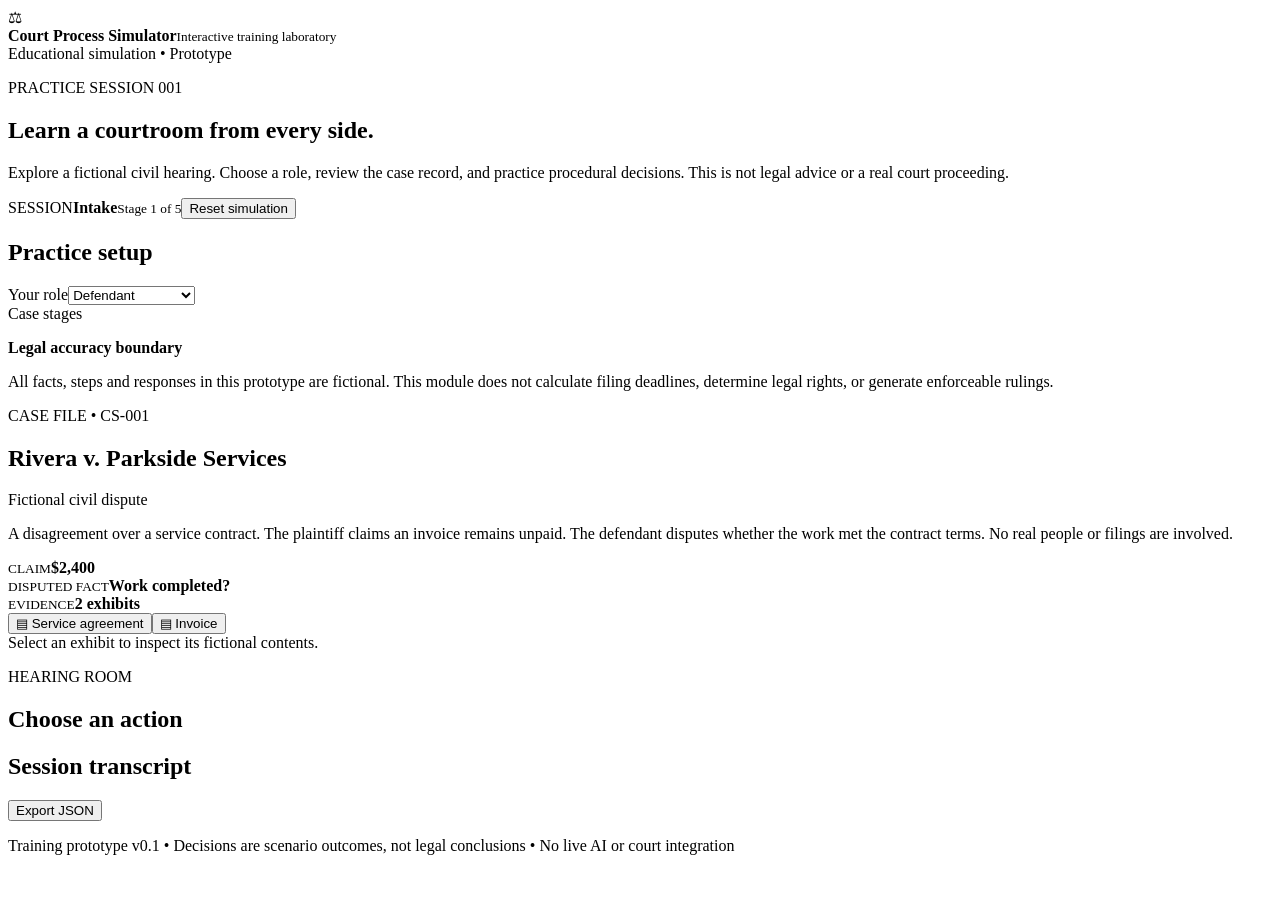
==== prototype/index.html @ c6a1d271 "feat: add educational courtroom prototype prototype/index.html" ====
<!doctype html>
<html lang="en"><head><meta charset="UTF-8"/><meta name="viewport" content="width=device-width,initial-scale=1"/><meta name="description" content="Educational courtroom role practice simulator"/><title>Court Process Simulator | Practice Room</title><link rel="stylesheet" href="./styles.css"/></head>
<body><header class="top"><div class="brand"><span class="seal">⚖</span><div><strong>Court Process Simulator</strong><small>Interactive training laboratory</small></div></div><span class="tag">Educational simulation • Prototype</span></header>
<main class="shell"><section class="intro"><div><p class="eyebrow">PRACTICE SESSION 001</p><h1>Learn a courtroom from every side.</h1><p>Explore a fictional civil hearing. Choose a role, review the case record, and practice procedural decisions. This is not legal advice or a real court proceeding.</p></div><div class="session"><span class="eyebrow">SESSION</span><strong id="stageLabel">Intake</strong><small id="progressLabel">Stage 1 of 5</small><button id="resetBtn" class="ghost">Reset simulation</button></div></section>
<section class="work"><aside class="side"><h2>Practice setup</h2><label for="role">Your role</label><select id="role"><option value="judge">Judge</option><option value="plaintiff">Plaintiff</option><option value="defendant" selected>Defendant</option><option value="counsel_plaintiff">Plaintiff's attorney</option><option value="counsel_defendant">Defense attorney</option><option value="witness">Witness</option><option value="clerk">Court clerk</option></select><div class="subhead">Case stages</div><ol id="timeline" class="timeline"></ol><div class="notice"><strong>Legal accuracy boundary</strong><p>All facts, steps and responses in this prototype are fictional. This module does not calculate filing deadlines, determine legal rights, or generate enforceable rulings.</p></div></aside>
<div class="maincol"><section class="panel"><div class="panelhead"><div><p class="eyebrow">CASE FILE • CS-001</p><h2>Rivera v. Parkside Services</h2></div><span class="pill">Fictional civil dispute</span></div><p id="caseDescription" class="desc">A disagreement over a service contract. The plaintiff claims an invoice remains unpaid. The defendant disputes whether the work met the contract terms. No real people or filings are involved.</p><div class="metrics"><div><small>CLAIM</small><strong>$2,400</strong></div><div><small>DISPUTED FACT</small><strong>Work completed?</strong></div><div><small>EVIDENCE</small><strong>2 exhibits</strong></div></div><div class="docs"><button type="button" class="doc" data-document="contract">▤ Service agreement</button><button type="button" class="doc" data-document="invoice">▤ Invoice</button></div><div id="exhibitViewer" class="exhibit" aria-live="polite">Select an exhibit to inspect its fictional contents.</div></section>
<section class="panel"><div class="panelhead"><div><p class="eyebrow">HEARING ROOM</p><h2 id="promptTitle">Choose an action</h2></div><span id="actorBadge" class="pill"></span></div><p id="scene" class="scene" aria-live="polite"></p><div id="actions" class="actions"></div><p id="feedback" role="status" class="feedback"></p></section>
<section class="panel"><div class="panelhead"><h2>Session transcript</h2><button id="exportBtn" class="ghost">Export JSON</button></div><ol id="transcript" class="transcript"></ol></section></div></section></main>
<footer>Training prototype v0.1 • Decisions are scenario outcomes, not legal conclusions • No live AI or court integration</footer>
<script type="module" src="./app.js"></script></body></html>
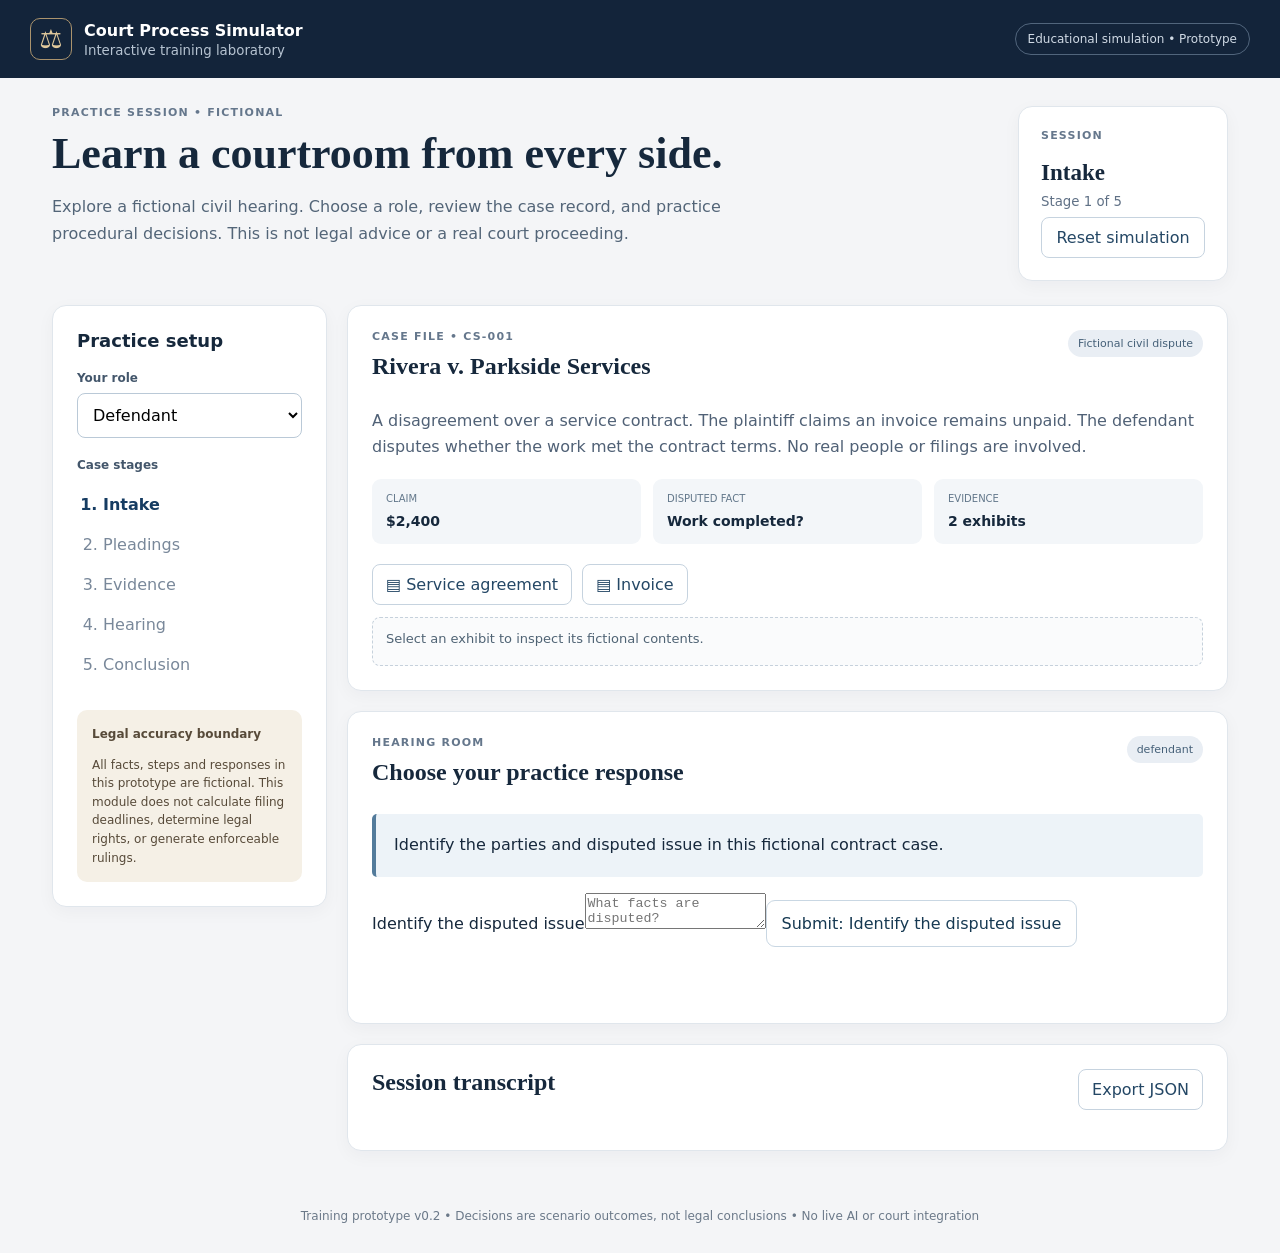
==== commit d7533811: "feat(ui): activate v0.2 engine-driven courtroom interface" ====
--- a/prototype/index.html
+++ b/prototype/index.html
@@ -1,10 +1,10 @@
 <!doctype html>
 <html lang="en"><head><meta charset="UTF-8"/><meta name="viewport" content="width=device-width,initial-scale=1"/><meta name="description" content="Educational courtroom role practice simulator"/><title>Court Process Simulator | Practice Room</title><link rel="stylesheet" href="./styles.css"/></head>
 <body><header class="top"><div class="brand"><span class="seal">⚖</span><div><strong>Court Process Simulator</strong><small>Interactive training laboratory</small></div></div><span class="tag">Educational simulation • Prototype</span></header>
-<main class="shell"><section class="intro"><div><p class="eyebrow">PRACTICE SESSION 001</p><h1>Learn a courtroom from every side.</h1><p>Explore a fictional civil hearing. Choose a role, review the case record, and practice procedural decisions. This is not legal advice or a real court proceeding.</p></div><div class="session"><span class="eyebrow">SESSION</span><strong id="stageLabel">Intake</strong><small id="progressLabel">Stage 1 of 5</small><button id="resetBtn" class="ghost">Reset simulation</button></div></section>
+<main class="shell"><section class="intro"><div><p class="eyebrow">PRACTICE SESSION • FICTIONAL</p><h1>Learn a courtroom from every side.</h1><p>Explore a fictional civil hearing. Choose a role, review the case record, and practice procedural decisions. This is not legal advice or a real court proceeding.</p></div><div class="session"><span class="eyebrow">SESSION</span><strong id="stageLabel">Intake</strong><small id="progressLabel">Stage 1 of 5</small><button id="resetBtn" class="ghost">Reset simulation</button></div></section>
 <section class="work"><aside class="side"><h2>Practice setup</h2><label for="role">Your role</label><select id="role"><option value="judge">Judge</option><option value="plaintiff">Plaintiff</option><option value="defendant" selected>Defendant</option><option value="counsel_plaintiff">Plaintiff's attorney</option><option value="counsel_defendant">Defense attorney</option><option value="witness">Witness</option><option value="clerk">Court clerk</option></select><div class="subhead">Case stages</div><ol id="timeline" class="timeline"></ol><div class="notice"><strong>Legal accuracy boundary</strong><p>All facts, steps and responses in this prototype are fictional. This module does not calculate filing deadlines, determine legal rights, or generate enforceable rulings.</p></div></aside>
 <div class="maincol"><section class="panel"><div class="panelhead"><div><p class="eyebrow">CASE FILE • CS-001</p><h2>Rivera v. Parkside Services</h2></div><span class="pill">Fictional civil dispute</span></div><p id="caseDescription" class="desc">A disagreement over a service contract. The plaintiff claims an invoice remains unpaid. The defendant disputes whether the work met the contract terms. No real people or filings are involved.</p><div class="metrics"><div><small>CLAIM</small><strong>$2,400</strong></div><div><small>DISPUTED FACT</small><strong>Work completed?</strong></div><div><small>EVIDENCE</small><strong>2 exhibits</strong></div></div><div class="docs"><button type="button" class="doc" data-document="contract">▤ Service agreement</button><button type="button" class="doc" data-document="invoice">▤ Invoice</button></div><div id="exhibitViewer" class="exhibit" aria-live="polite">Select an exhibit to inspect its fictional contents.</div></section>
 <section class="panel"><div class="panelhead"><div><p class="eyebrow">HEARING ROOM</p><h2 id="promptTitle">Choose an action</h2></div><span id="actorBadge" class="pill"></span></div><p id="scene" class="scene" aria-live="polite"></p><div id="actions" class="actions"></div><p id="feedback" role="status" class="feedback"></p></section>
 <section class="panel"><div class="panelhead"><h2>Session transcript</h2><button id="exportBtn" class="ghost">Export JSON</button></div><ol id="transcript" class="transcript"></ol></section></div></section></main>
-<footer>Training prototype v0.1 • Decisions are scenario outcomes, not legal conclusions • No live AI or court integration</footer>
-<script type="module" src="./app.js"></script></body></html>+<footer>Training prototype v0.2 • Decisions are scenario outcomes, not legal conclusions • No live AI or court integration</footer>
+<script type="module" src="./app-v2.js"></script></body></html>
--- a/prototype/styles.css
+++ b/prototype/styles.css
@@ -0,0 +1 @@
+:root{font-family:Inter,ui-sans-serif,system-ui,-apple-system,Segoe UI,Arial,sans-serif;color:#16283c;background:#f4f5f7;font-synthesis:none}*{box-sizing:border-box}body{margin:0}button,select{font:inherit}button{cursor:pointer}.top{display:flex;justify-content:space-between;align-items:center;padding:18px max(22px,calc((100vw - 1220px)/2));background:#13243a;color:white;gap:12px}.brand{display:flex;gap:12px;align-items:center}.seal{display:grid;place-items:center;border:1px solid #aa936d;color:#e1c99c;font-size:26px;width:42px;height:42px;border-radius:10px}.brand small{display:block;color:#b6c3d1;margin-top:3px}.tag{font-size:12px;border:1px solid #51657c;padding:8px 12px;border-radius:20px;color:#d0dae5}.shell{max-width:1220px;margin:auto;padding:28px 22px}.intro{display:flex;justify-content:space-between;align-items:stretch;gap:24px;margin-bottom:24px}.intro>div:first-child{max-width:710px}.eyebrow{font-size:11px;letter-spacing:.11em;font-weight:800;color:#65778c;margin:0 0 10px}h1{font-family:Georgia,serif;font-size:clamp(29px,4vw,44px);margin:0 0 12px;line-height:1.12}h2{font-size:18px;margin:0 0 12px}.intro p:not(.eyebrow){color:#536578;line-height:1.65}.session,.panel,.side{background:white;border:1px solid #e0e6ec;border-radius:14px;box-shadow:0 5px 18px #13243a0a}.session{padding:22px;min-width:210px;display:flex;flex-direction:column;gap:8px}.session strong{font-family:Georgia,serif;font-size:23px}.session small{color:#607186}.work{display:grid;grid-template-columns:275px 1fr;gap:20px}.side{padding:24px;align-self:start}.side label,.subhead{display:block;font-size:12px;font-weight:800;color:#43566b;margin:20px 0 8px}.side select{width:100%;border:1px solid #bac9d7;padding:11px;border-radius:8px;background:white}.timeline{padding-left:26px}.timeline li{padding:7px 0 14px;color:#79889a}.timeline li.current{color:#163c62;font-weight:800}.timeline li.done{color:#1d746c}.notice{background:#f5f0e6;padding:15px;border-radius:10px;margin-top:22px;font-size:12px;line-height:1.55;color:#574a39}.notice p{margin-bottom:0}.maincol{display:grid;gap:20px}.panel{padding:24px}.panelhead{display:flex;justify-content:space-between;align-items:start;gap:12px}.panelhead h2{font-family:Georgia,serif;font-size:24px}.pill{background:#e9eef4;color:#456078;padding:7px 10px;border-radius:20px;font-size:11px;white-space:nowrap}.desc{color:#506176;line-height:1.6}.metrics{display:grid;grid-template-columns:repeat(3,1fr);gap:12px;margin:20px 0}.metrics>div{background:#f3f6f9;padding:14px;border-radius:9px}.metrics small{display:block;color:#63788b;font-size:10px;margin-bottom:7px}.metrics strong{font-size:14px}.docs{display:flex;gap:10px;flex-wrap:wrap}.doc,.ghost{background:white;color:#244765;border:1px solid #c6d3df;border-radius:8px;padding:10px 13px}.doc:hover,.ghost:hover{background:#edf3fa}.exhibit{margin-top:12px;background:#fafbfc;padding:13px;border:1px dashed #c6d1dc;border-radius:8px;color:#4f6374;min-height:49px;font-size:13px}.scene{background:#edf3f8;padding:18px;border-left:4px solid #537b9b;line-height:1.65;border-radius:5px}.actions{display:grid;gap:9px}.action{padding:13px 15px;text-align:left;border-radius:9px;border:1px solid #c9d7e3;background:#fff;color:#163952}.action:hover,.action:focus-visible{background:#e7f1fb;border-color:#5282a5}.feedback{min-height:24px;color:#1b6258;font-size:14px;line-height:1.5}.transcript{padding-left:20px;margin-bottom:0;max-height:250px;overflow:auto}.transcript li{padding:8px 0;line-height:1.5;border-bottom:1px solid #e8edf1;color:#415569}.transcript strong{color:#173d62}footer{text-align:center;color:#6b7989;font-size:12px;padding:30px 15px}@media(max-width:800px){.top{padding:16px}.tag{display:none}.intro{flex-direction:column}.work{grid-template-columns:1fr}.session{min-width:0}.metrics{grid-template-columns:1fr}.panel,.side{padding:18px}.panelhead{flex-wrap:wrap}.panelhead h2{font-size:20px}}
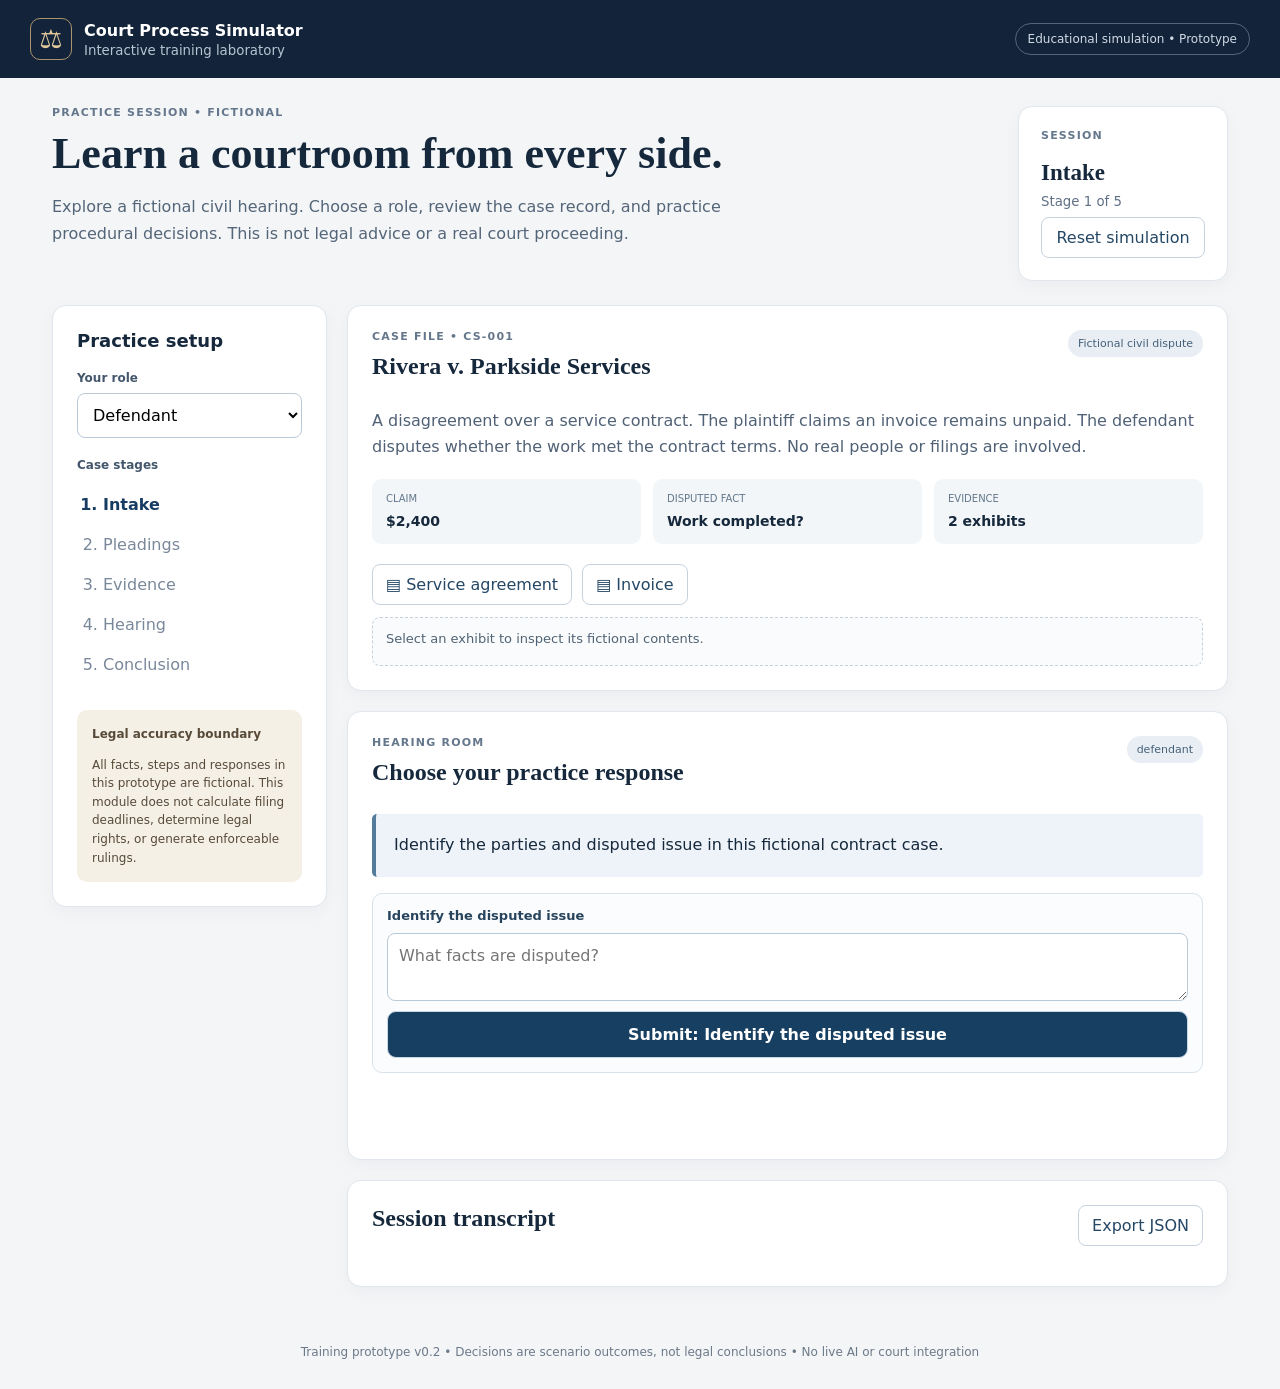
==== commit d0bde86c: "fix(ui): use rooted asset URLs for Vercel preview rewrites" ====
--- a/prototype/index.html
+++ b/prototype/index.html
@@ -1,5 +1,5 @@
 <!doctype html>
-<html lang="en"><head><meta charset="UTF-8"/><meta name="viewport" content="width=device-width,initial-scale=1"/><meta name="description" content="Educational courtroom role practice simulator"/><title>Court Process Simulator | Practice Room</title><link rel="stylesheet" href="./styles.css"/></head>
+<html lang="en"><head><meta charset="UTF-8"/><meta name="viewport" content="width=device-width,initial-scale=1"/><meta name="description" content="Educational courtroom role practice simulator"/><title>Court Process Simulator | Practice Room</title><link rel="stylesheet" href="/prototype/styles.css"/></head>
 <body><header class="top"><div class="brand"><span class="seal">⚖</span><div><strong>Court Process Simulator</strong><small>Interactive training laboratory</small></div></div><span class="tag">Educational simulation • Prototype</span></header>
 <main class="shell"><section class="intro"><div><p class="eyebrow">PRACTICE SESSION • FICTIONAL</p><h1>Learn a courtroom from every side.</h1><p>Explore a fictional civil hearing. Choose a role, review the case record, and practice procedural decisions. This is not legal advice or a real court proceeding.</p></div><div class="session"><span class="eyebrow">SESSION</span><strong id="stageLabel">Intake</strong><small id="progressLabel">Stage 1 of 5</small><button id="resetBtn" class="ghost">Reset simulation</button></div></section>
 <section class="work"><aside class="side"><h2>Practice setup</h2><label for="role">Your role</label><select id="role"><option value="judge">Judge</option><option value="plaintiff">Plaintiff</option><option value="defendant" selected>Defendant</option><option value="counsel_plaintiff">Plaintiff's attorney</option><option value="counsel_defendant">Defense attorney</option><option value="witness">Witness</option><option value="clerk">Court clerk</option></select><div class="subhead">Case stages</div><ol id="timeline" class="timeline"></ol><div class="notice"><strong>Legal accuracy boundary</strong><p>All facts, steps and responses in this prototype are fictional. This module does not calculate filing deadlines, determine legal rights, or generate enforceable rulings.</p></div></aside>
@@ -7,4 +7,4 @@
 <section class="panel"><div class="panelhead"><div><p class="eyebrow">HEARING ROOM</p><h2 id="promptTitle">Choose an action</h2></div><span id="actorBadge" class="pill"></span></div><p id="scene" class="scene" aria-live="polite"></p><div id="actions" class="actions"></div><p id="feedback" role="status" class="feedback"></p></section>
 <section class="panel"><div class="panelhead"><h2>Session transcript</h2><button id="exportBtn" class="ghost">Export JSON</button></div><ol id="transcript" class="transcript"></ol></section></div></section></main>
 <footer>Training prototype v0.2 • Decisions are scenario outcomes, not legal conclusions • No live AI or court integration</footer>
-<script type="module" src="./app-v2.js"></script></body></html>+<script type="module" src="/prototype/app-v2.js"></script></body></html>
--- a/prototype/styles.css
+++ b/prototype/styles.css
@@ -1 +1,2 @@
-:root{font-family:Inter,ui-sans-serif,system-ui,-apple-system,Segoe UI,Arial,sans-serif;color:#16283c;background:#f4f5f7;font-synthesis:none}*{box-sizing:border-box}body{margin:0}button,select{font:inherit}button{cursor:pointer}.top{display:flex;justify-content:space-between;align-items:center;padding:18px max(22px,calc((100vw - 1220px)/2));background:#13243a;color:white;gap:12px}.brand{display:flex;gap:12px;align-items:center}.seal{display:grid;place-items:center;border:1px solid #aa936d;color:#e1c99c;font-size:26px;width:42px;height:42px;border-radius:10px}.brand small{display:block;color:#b6c3d1;margin-top:3px}.tag{font-size:12px;border:1px solid #51657c;padding:8px 12px;border-radius:20px;color:#d0dae5}.shell{max-width:1220px;margin:auto;padding:28px 22px}.intro{display:flex;justify-content:space-between;align-items:stretch;gap:24px;margin-bottom:24px}.intro>div:first-child{max-width:710px}.eyebrow{font-size:11px;letter-spacing:.11em;font-weight:800;color:#65778c;margin:0 0 10px}h1{font-family:Georgia,serif;font-size:clamp(29px,4vw,44px);margin:0 0 12px;line-height:1.12}h2{font-size:18px;margin:0 0 12px}.intro p:not(.eyebrow){color:#536578;line-height:1.65}.session,.panel,.side{background:white;border:1px solid #e0e6ec;border-radius:14px;box-shadow:0 5px 18px #13243a0a}.session{padding:22px;min-width:210px;display:flex;flex-direction:column;gap:8px}.session strong{font-family:Georgia,serif;font-size:23px}.session small{color:#607186}.work{display:grid;grid-template-columns:275px 1fr;gap:20px}.side{padding:24px;align-self:start}.side label,.subhead{display:block;font-size:12px;font-weight:800;color:#43566b;margin:20px 0 8px}.side select{width:100%;border:1px solid #bac9d7;padding:11px;border-radius:8px;background:white}.timeline{padding-left:26px}.timeline li{padding:7px 0 14px;color:#79889a}.timeline li.current{color:#163c62;font-weight:800}.timeline li.done{color:#1d746c}.notice{background:#f5f0e6;padding:15px;border-radius:10px;margin-top:22px;font-size:12px;line-height:1.55;color:#574a39}.notice p{margin-bottom:0}.maincol{display:grid;gap:20px}.panel{padding:24px}.panelhead{display:flex;justify-content:space-between;align-items:start;gap:12px}.panelhead h2{font-family:Georgia,serif;font-size:24px}.pill{background:#e9eef4;color:#456078;padding:7px 10px;border-radius:20px;font-size:11px;white-space:nowrap}.desc{color:#506176;line-height:1.6}.metrics{display:grid;grid-template-columns:repeat(3,1fr);gap:12px;margin:20px 0}.metrics>div{background:#f3f6f9;padding:14px;border-radius:9px}.metrics small{display:block;color:#63788b;font-size:10px;margin-bottom:7px}.metrics strong{font-size:14px}.docs{display:flex;gap:10px;flex-wrap:wrap}.doc,.ghost{background:white;color:#244765;border:1px solid #c6d3df;border-radius:8px;padding:10px 13px}.doc:hover,.ghost:hover{background:#edf3fa}.exhibit{margin-top:12px;background:#fafbfc;padding:13px;border:1px dashed #c6d1dc;border-radius:8px;color:#4f6374;min-height:49px;font-size:13px}.scene{background:#edf3f8;padding:18px;border-left:4px solid #537b9b;line-height:1.65;border-radius:5px}.actions{display:grid;gap:9px}.action{padding:13px 15px;text-align:left;border-radius:9px;border:1px solid #c9d7e3;background:#fff;color:#163952}.action:hover,.action:focus-visible{background:#e7f1fb;border-color:#5282a5}.feedback{min-height:24px;color:#1b6258;font-size:14px;line-height:1.5}.transcript{padding-left:20px;margin-bottom:0;max-height:250px;overflow:auto}.transcript li{padding:8px 0;line-height:1.5;border-bottom:1px solid #e8edf1;color:#415569}.transcript strong{color:#173d62}footer{text-align:center;color:#6b7989;font-size:12px;padding:30px 15px}@media(max-width:800px){.top{padding:16px}.tag{display:none}.intro{flex-direction:column}.work{grid-template-columns:1fr}.session{min-width:0}.metrics{grid-template-columns:1fr}.panel,.side{padding:18px}.panelhead{flex-wrap:wrap}.panelhead h2{font-size:20px}}+:root{font-family:Inter,ui-sans-serif,system-ui,-apple-system,Segoe UI,Arial,sans-serif;color:#16283c;background:#f4f5f7;font-synthesis:none}*{box-sizing:border-box}body{margin:0}button,select{font:inherit}button{cursor:pointer}.top{display:flex;justify-content:space-between;align-items:center;padding:18px max(22px,calc((100vw - 1220px)/2));background:#13243a;color:white;gap:12px}.brand{display:flex;gap:12px;align-items:center}.seal{display:grid;place-items:center;border:1px solid #aa936d;color:#e1c99c;font-size:26px;width:42px;height:42px;border-radius:10px}.brand small{display:block;color:#b6c3d1;margin-top:3px}.tag{font-size:12px;border:1px solid #51657c;padding:8px 12px;border-radius:20px;color:#d0dae5}.shell{max-width:1220px;margin:auto;padding:28px 22px}.intro{display:flex;justify-content:space-between;align-items:stretch;gap:24px;margin-bottom:24px}.intro>div:first-child{max-width:710px}.eyebrow{font-size:11px;letter-spacing:.11em;font-weight:800;color:#65778c;margin:0 0 10px}h1{font-family:Georgia,serif;font-size:clamp(29px,4vw,44px);margin:0 0 12px;line-height:1.12}h2{font-size:18px;margin:0 0 12px}.intro p:not(.eyebrow){color:#536578;line-height:1.65}.session,.panel,.side{background:white;border:1px solid #e0e6ec;border-radius:14px;box-shadow:0 5px 18px #13243a0a}.session{padding:22px;min-width:210px;display:flex;flex-direction:column;gap:8px}.session strong{font-family:Georgia,serif;font-size:23px}.session small{color:#607186}.work{display:grid;grid-template-columns:275px 1fr;gap:20px}.side{padding:24px;align-self:start}.side label,.subhead{display:block;font-size:12px;font-weight:800;color:#43566b;margin:20px 0 8px}.side select{width:100%;border:1px solid #bac9d7;padding:11px;border-radius:8px;background:white}.timeline{padding-left:26px}.timeline li{padding:7px 0 14px;color:#79889a}.timeline li.current{color:#163c62;font-weight:800}.timeline li.done{color:#1d746c}.notice{background:#f5f0e6;padding:15px;border-radius:10px;margin-top:22px;font-size:12px;line-height:1.55;color:#574a39}.notice p{margin-bottom:0}.maincol{display:grid;gap:20px}.panel{padding:24px}.panelhead{display:flex;justify-content:space-between;align-items:start;gap:12px}.panelhead h2{font-family:Georgia,serif;font-size:24px}.pill{background:#e9eef4;color:#456078;padding:7px 10px;border-radius:20px;font-size:11px;white-space:nowrap}.desc{color:#506176;line-height:1.6}.metrics{display:grid;grid-template-columns:repeat(3,1fr);gap:12px;margin:20px 0}.metrics>div{background:#f3f6f9;padding:14px;border-radius:9px}.metrics small{display:block;color:#63788b;font-size:10px;margin-bottom:7px}.metrics strong{font-size:14px}.docs{display:flex;gap:10px;flex-wrap:wrap}.doc,.ghost{background:white;color:#244765;border:1px solid #c6d3df;border-radius:8px;padding:10px 13px}.doc:hover,.ghost:hover{background:#edf3fa}.exhibit{margin-top:12px;background:#fafbfc;padding:13px;border:1px dashed #c6d1dc;border-radius:8px;color:#4f6374;min-height:49px;font-size:13px}.scene{background:#edf3f8;padding:18px;border-left:4px solid #537b9b;line-height:1.65;border-radius:5px}.actions{display:grid;gap:9px}.action{padding:13px 15px;text-align:left;border-radius:9px;border:1px solid #c9d7e3;background:#fff;color:#163952}.action:hover,.action:focus-visible{background:#e7f1fb;border-color:#5282a5}.feedback{min-height:24px;color:#1b6258;font-size:14px;line-height:1.5}.transcript{padding-left:20px;margin-bottom:0;max-height:250px;overflow:auto}.transcript li{padding:8px 0;line-height:1.5;border-bottom:1px solid #e8edf1;color:#415569}.transcript strong{color:#173d62}footer{text-align:center;color:#6b7989;font-size:12px;padding:30px 15px}@media(max-width:800px){.top{padding:16px}.tag{display:none}.intro{flex-direction:column}.work{grid-template-columns:1fr}.session{min-width:0}.metrics{grid-template-columns:1fr}.panel,.side{padding:18px}.panelhead{flex-wrap:wrap}.panelhead h2{font-size:20px}}
+.practice-action{display:grid;gap:10px;padding:14px;border:1px solid #d7e2eb;border-radius:10px;margin-bottom:10px;background:#fafcfe}.action-label{font-size:13px;font-weight:700;color:#28445c}.practice-action textarea,.practice-action select{width:100%;border:1px solid #b9cad9;border-radius:8px;padding:11px;background:white;color:#16283c;font:inherit;line-height:1.4}.practice-action textarea:focus,.practice-action select:focus{outline:3px solid #86a8c8;outline-offset:1px}.practice-action .action{background:#173f62;color:white;text-align:center;font-weight:600}.practice-action .action:hover{background:#255a83;color:white}
